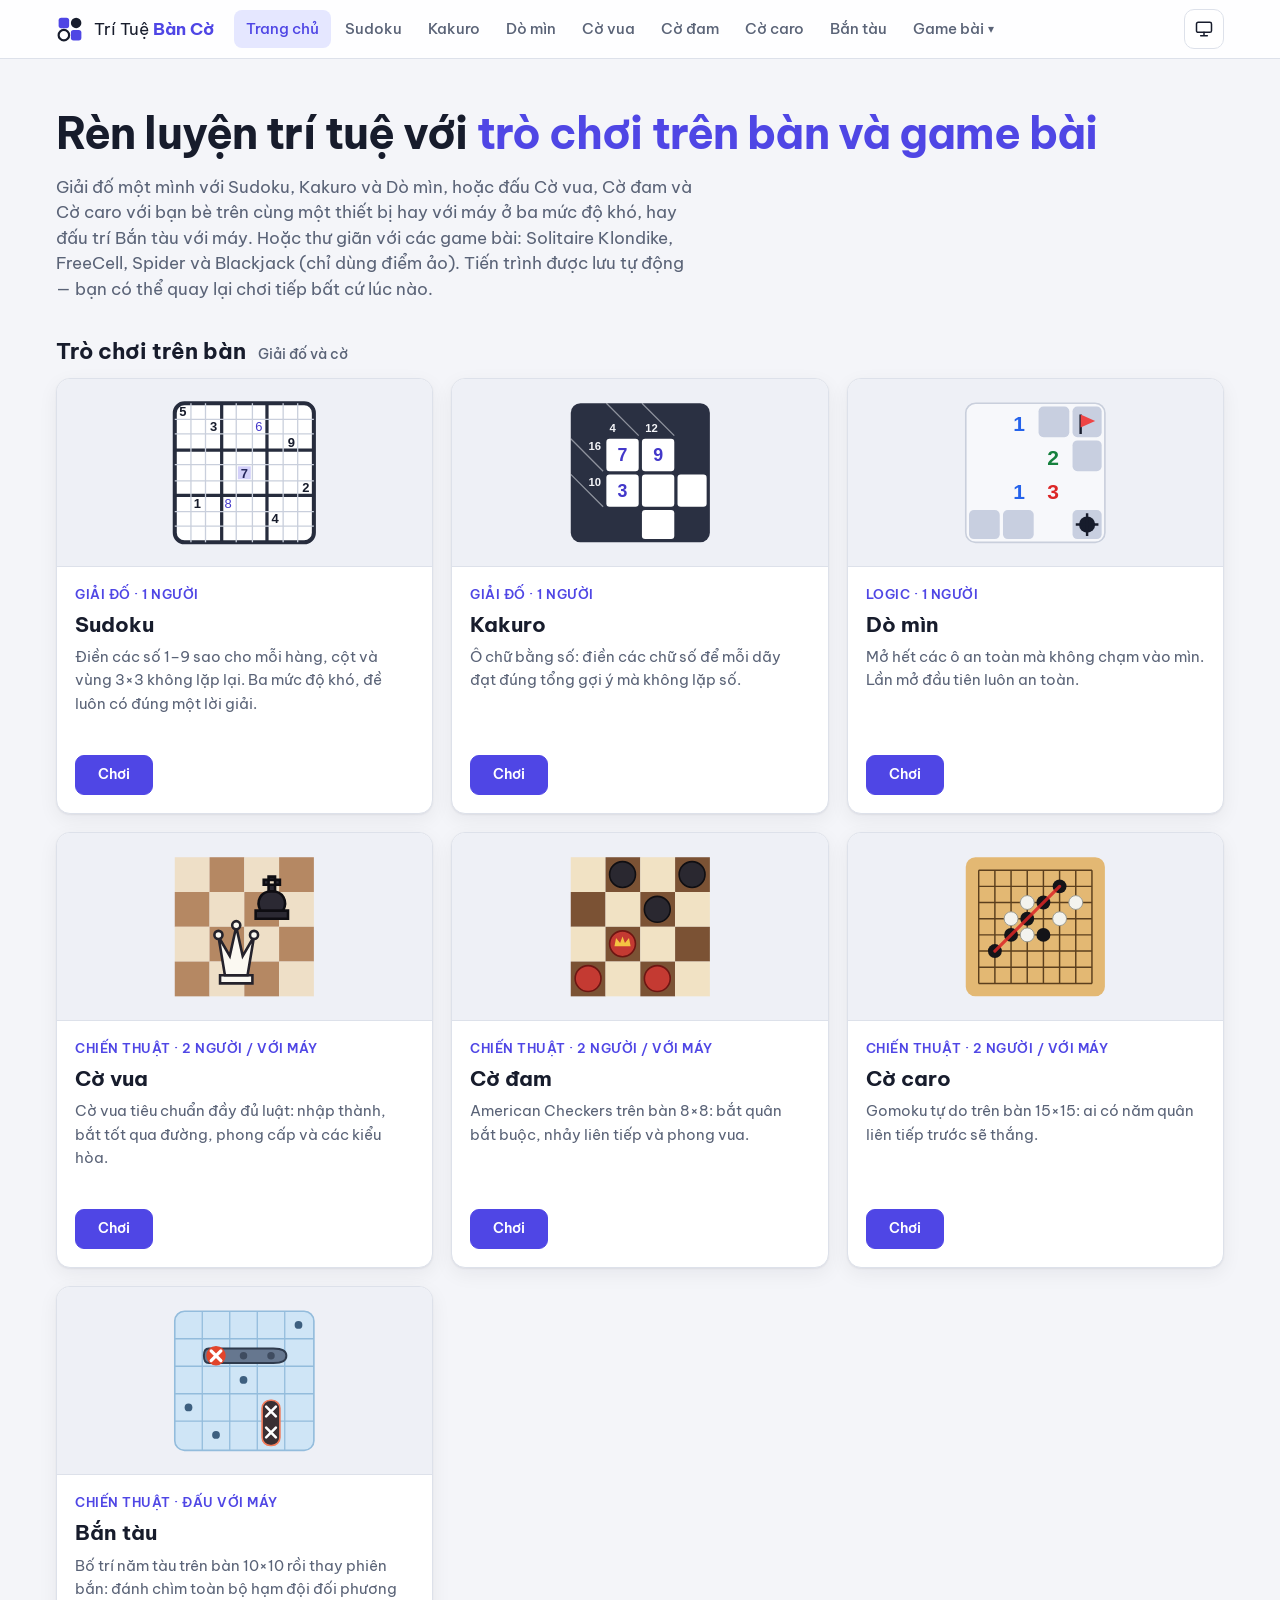
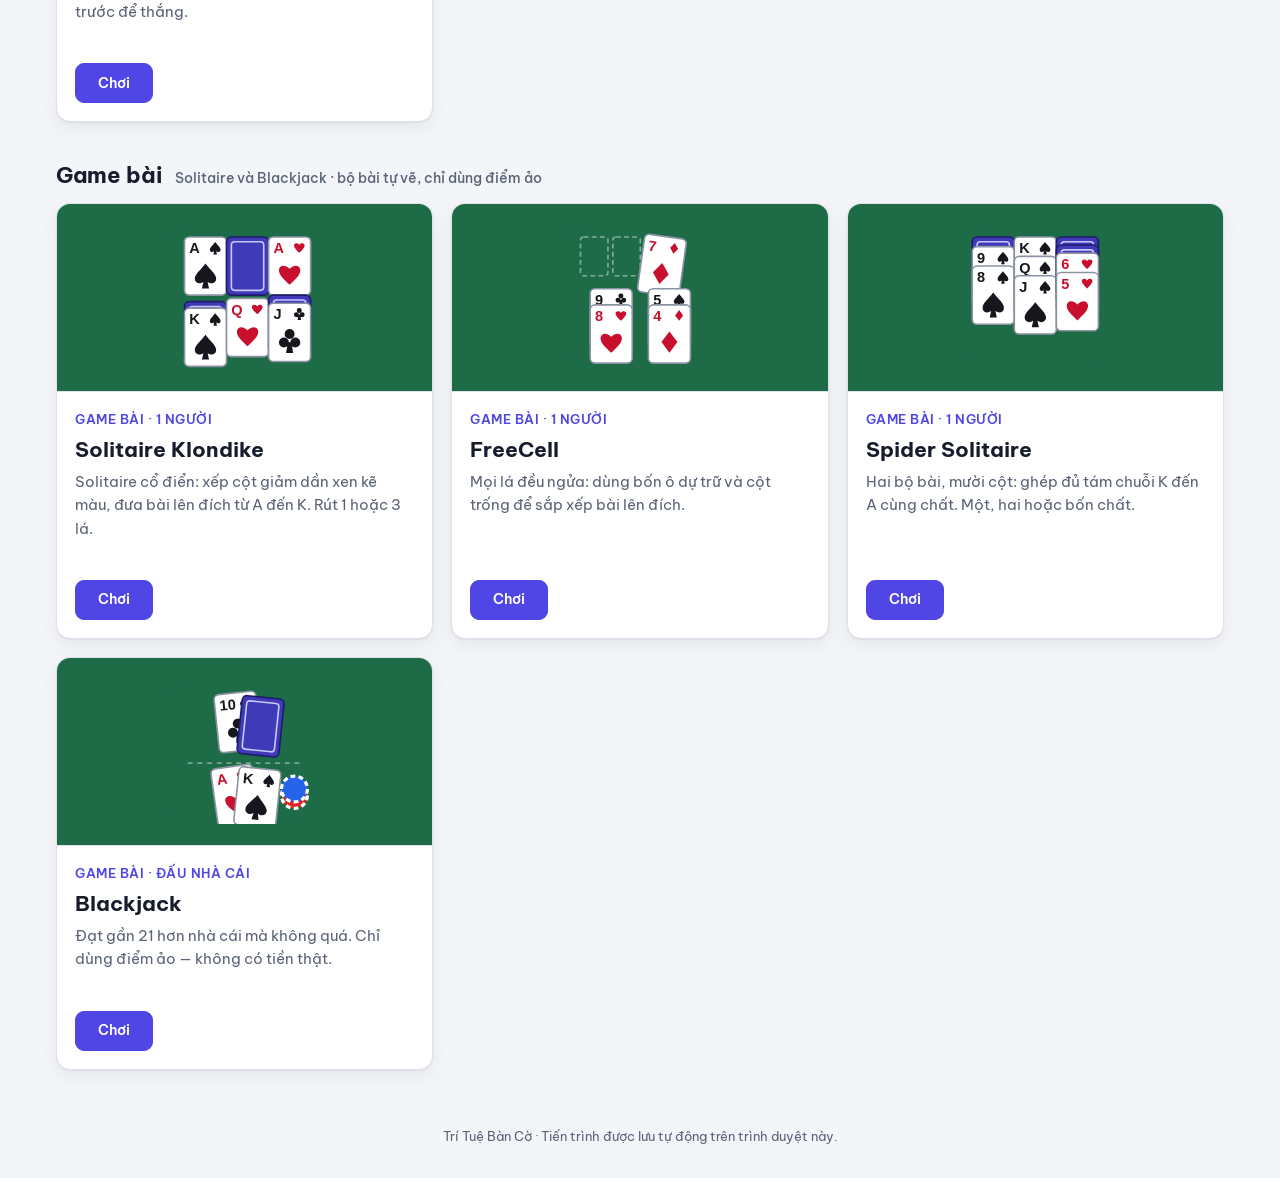
==== index.html @ fc8517c5 "Trí Tuệ Bàn Cờ: bộ trò chơi trí tuệ chạy trên trình duyệt Sudoku, Kakuro, Cờ vua, Cờ đam, Cờ caro, D" ====
<!doctype html>
<html lang="vi">
<head>
  <meta charset="utf-8">
  <meta name="viewport" content="width=device-width, initial-scale=1, viewport-fit=cover">
  <title>Trí Tuệ Bàn Cờ</title>
  <meta name="description" content="Bộ sưu tập trò chơi trí tuệ trên bàn: Sudoku, Kakuro, Dò mìn, Cờ vua, Cờ đam, Cờ caro, Bắn tàu và các game bài Solitaire Klondike, FreeCell, Spider, Blackjack.">
  <link rel="preconnect" href="https://fonts.googleapis.com">
  <link rel="preconnect" href="https://fonts.gstatic.com" crossorigin>
  <link rel="stylesheet" href="https://fonts.googleapis.com/css2?family=Be+Vietnam+Pro:wght@400;500;600;700&display=swap">
  <link rel="icon" href="data:image/svg+xml,%3Csvg xmlns=%27http://www.w3.org/2000/svg%27 viewBox=%270 0 32 32%27%3E%3Crect x=%273%27 y=%273%27 width=%2712%27 height=%2712%27 rx=%273%27 fill=%27%234f46e5%27/%3E%3Crect x=%2717%27 y=%2717%27 width=%2712%27 height=%2712%27 rx=%273%27 fill=%27%234f46e5%27/%3E%3Ccircle cx=%2723%27 cy=%279%27 r=%276%27 fill=%27%23171c2c%27/%3E%3Ccircle cx=%279%27 cy=%2723%27 r=%275%27 fill=%27none%27 stroke=%27%23171c2c%27 stroke-width=%272.5%27/%3E%3C/svg%3E">
  <link rel="stylesheet" href="css/style.css">
  <script type="module" src="js/home.js"></script>
</head>
<body>
  <header id="site-header" class="site-header">
    <nav class="nav-inner" aria-label="Trò chơi">
      <a class="brand" href="index.html">Trí Tuệ <b>Bàn Cờ</b></a>
      <ul class="nav-links static-nav">
        <li><a href="sudoku.html">Sudoku</a></li>
        <li><a href="kakuro.html">Kakuro</a></li>
        <li><a href="minesweeper.html">Dò mìn</a></li>
        <li><a href="chess.html">Cờ vua</a></li>
        <li><a href="checkers.html">Cờ đam</a></li>
        <li><a href="gomoku.html">Cờ caro</a></li>
        <li><a href="battleship.html">Bắn tàu</a></li>
        <li><a href="klondike.html">Solitaire Klondike</a></li>
        <li><a href="freecell.html">FreeCell</a></li>
        <li><a href="spider.html">Spider Solitaire</a></li>
        <li><a href="blackjack.html">Blackjack</a></li>
      </ul>
    </nav>
  </header>

  <main class="container">
    <section class="hero">
      <h1>Rèn luyện trí tuệ với <span>trò chơi trên bàn và game bài</span></h1>
      <p>Giải đố một mình với Sudoku, Kakuro và Dò mìn, hoặc đấu Cờ vua, Cờ đam và Cờ caro với bạn bè trên cùng một thiết bị hay với máy ở ba mức độ khó, hay đấu trí Bắn tàu với máy. Hoặc thư giãn với các game bài: Solitaire Klondike, FreeCell, Spider và Blackjack (chỉ dùng điểm ảo). Tiến trình được lưu tự động — bạn có thể quay lại chơi tiếp bất cứ lúc nào.</p>
    </section>

    <!-- Danh sách tĩnh: luôn có link kể cả khi JavaScript chưa chạy; js/home.js thay bằng thẻ có ảnh minh họa và tiến trình đã lưu. -->
    <div id="game-groups">
      <section aria-labelledby="group-board">
        <h2 class="group-title" id="group-board">Trò chơi trên bàn<small>Giải đố và cờ</small></h2>
        <div class="game-grid">
          <article class="game-card">
            <div class="body">
              <span class="tag">Giải đố · 1 người</span>
              <h2><a href="sudoku.html">Sudoku</a></h2>
              <p>Điền các số 1–9 sao cho mỗi hàng, cột và vùng 3×3 không lặp lại. Ba mức độ khó, đề luôn có đúng một lời giải.</p>
              <a class="btn btn-primary" href="sudoku.html">Chơi</a>
            </div>
          </article>
          <article class="game-card">
            <div class="body">
              <span class="tag">Giải đố · 1 người</span>
              <h2><a href="kakuro.html">Kakuro</a></h2>
              <p>Ô chữ bằng số: điền các chữ số để mỗi dãy đạt đúng tổng gợi ý mà không lặp số.</p>
              <a class="btn btn-primary" href="kakuro.html">Chơi</a>
            </div>
          </article>
          <article class="game-card">
            <div class="body">
              <span class="tag">Logic · 1 người</span>
              <h2><a href="minesweeper.html">Dò mìn</a></h2>
              <p>Mở hết các ô an toàn mà không chạm vào mìn. Lần mở đầu tiên luôn an toàn.</p>
              <a class="btn btn-primary" href="minesweeper.html">Chơi</a>
            </div>
          </article>
          <article class="game-card">
            <div class="body">
              <span class="tag">Chiến thuật · 2 người / với máy</span>
              <h2><a href="chess.html">Cờ vua</a></h2>
              <p>Cờ vua tiêu chuẩn đầy đủ luật: nhập thành, bắt tốt qua đường, phong cấp và các kiểu hòa.</p>
              <a class="btn btn-primary" href="chess.html">Chơi</a>
            </div>
          </article>
          <article class="game-card">
            <div class="body">
              <span class="tag">Chiến thuật · 2 người / với máy</span>
              <h2><a href="checkers.html">Cờ đam</a></h2>
              <p>American Checkers trên bàn 8×8: bắt quân bắt buộc, nhảy liên tiếp và phong vua.</p>
              <a class="btn btn-primary" href="checkers.html">Chơi</a>
            </div>
          </article>
          <article class="game-card">
            <div class="body">
              <span class="tag">Chiến thuật · 2 người / với máy</span>
              <h2><a href="gomoku.html">Cờ caro</a></h2>
              <p>Gomoku tự do trên bàn 15×15: ai có năm quân liên tiếp trước sẽ thắng.</p>
              <a class="btn btn-primary" href="gomoku.html">Chơi</a>
            </div>
          </article>
          <article class="game-card">
            <div class="body">
              <span class="tag">Chiến thuật · đấu với máy</span>
              <h2><a href="battleship.html">Bắn tàu</a></h2>
              <p>Bố trí năm tàu trên bàn 10×10 rồi thay phiên bắn: đánh chìm toàn bộ hạm đội đối phương trước để thắng.</p>
              <a class="btn btn-primary" href="battleship.html">Chơi</a>
            </div>
          </article>
        </div>
      </section>
      <section aria-labelledby="group-cards">
        <h2 class="group-title" id="group-cards">Game bài<small>Solitaire và Blackjack · bộ bài tự vẽ, chỉ dùng điểm ảo</small></h2>
        <div class="game-grid">
          <article class="game-card">
            <div class="body">
              <span class="tag">Game bài · 1 người</span>
              <h2><a href="klondike.html">Solitaire Klondike</a></h2>
              <p>Solitaire cổ điển: xếp cột giảm dần xen kẽ màu, đưa bài lên đích từ A đến K. Rút 1 hoặc 3 lá.</p>
              <a class="btn btn-primary" href="klondike.html">Chơi</a>
            </div>
          </article>
          <article class="game-card">
            <div class="body">
              <span class="tag">Game bài · 1 người</span>
              <h2><a href="freecell.html">FreeCell</a></h2>
              <p>Mọi lá đều ngửa: dùng bốn ô dự trữ và cột trống để sắp xếp bài lên đích.</p>
              <a class="btn btn-primary" href="freecell.html">Chơi</a>
            </div>
          </article>
          <article class="game-card">
            <div class="body">
              <span class="tag">Game bài · 1 người</span>
              <h2><a href="spider.html">Spider Solitaire</a></h2>
              <p>Hai bộ bài, mười cột: ghép đủ tám chuỗi K đến A cùng chất. Một, hai hoặc bốn chất.</p>
              <a class="btn btn-primary" href="spider.html">Chơi</a>
            </div>
          </article>
          <article class="game-card">
            <div class="body">
              <span class="tag">Game bài · đấu nhà cái</span>
              <h2><a href="blackjack.html">Blackjack</a></h2>
              <p>Đạt gần 21 hơn nhà cái mà không quá. Chỉ dùng điểm ảo — không có tiền thật.</p>
              <a class="btn btn-primary" href="blackjack.html">Chơi</a>
            </div>
          </article>
        </div>
      </section>
    </div>
  </main>

  <footer id="site-footer"></footer>
  <noscript><p class="noscript">Hãy bật JavaScript để chơi và xem tiến trình đã lưu.</p></noscript>
</body>
</html>
---- css/style.css ----
/* ==========================================================================
   Trí Tuệ Bàn Cờ — phong cách dùng chung
   ========================================================================== */

:root {
  color-scheme: light;
  --font: "Be Vietnam Pro", system-ui, -apple-system, "Segoe UI", Roboto, sans-serif;
  --radius: 14px;
  --radius-sm: 9px;
  --shadow: 0 1px 2px rgb(15 23 42 / 0.06), 0 6px 20px rgb(15 23 42 / 0.06);
  --shadow-lg: 0 20px 50px rgb(15 23 42 / 0.25);

  --bg: #f4f5f9;
  --surface: #ffffff;
  --surface-2: #eef0f6;
  --border: #dde1ea;
  --text: #171c2c;
  --text-muted: #5a6377;
  --accent: #4f46e5;
  --accent-strong: #4338ca;
  --accent-contrast: #ffffff;
  --accent-soft: #e5e7ff;
  --success: #15803d;
  --success-soft: #dcfce7;
  --danger: #dc2626;
  --danger-soft: #fee2e2;
  --warning: #b45309;
  --warning-soft: #fef3c7;

  /* Màu bàn chơi (đọc bởi p5.js) */
  --cell: #ffffff;
  --cell-alt: #f1f3f9;
  --cell-related: #eceffe;
  --cell-same: #d9ddfc;
  --cell-selected: #b9c0fb;
  --grid-line: #c9cfdc;
  --grid-strong: #262c3d;
  --given: #171c2c;
  --user-digit: #4338ca;
  --note: #6b7387;
  --error: #dc2626;
  --error-bg: #fde2e2;
  --hint: #0f766e;
  --block: #2a3042;
  --block-text: #f3f4f8;
  --mine-hidden: #c8cfe0;
  --mine-hidden-edge: #aeb7cc;
  --mine-open: #f7f8fb;

  /* Bàn bài (đọc bởi p5.js) */
  --felt: #1d6b47;
  --felt-line: rgba(255, 255, 255, 0.38);
  --card-face: #ffffff;
  --card-edge: #8b93a3;
  --card-red: #c8102e;
  --card-black: #15171c;
  --card-back: #3f3ab8;
  --card-back-2: #c7c9ff;
  --card-select: #f59e0b;
  --card-hint: #22d3ee;

  /* Bắn tàu (đọc bởi p5.js) */
  --sea: #cfe5f6;
  --sea-2: #c4dff3;
  --sea-line: #93bcdc;
  --sea-label: #45607a;
  --ship: #66778f;
  --ship-edge: #2f3b4d;
  --ship-deck: #3f4c60;
  --hit: #e2452b;
  --hit-mark: #ffffff;
  --miss: #3d5f7f;
  --sunk: #3a2f33;
  --sunk-edge: #f07a5a;
  --aim: #b45309;
  --preview-ok: #15803d;
  --preview-bad: #dc2626;
}

@media (prefers-color-scheme: dark) {
  :root:not([data-theme="light"]) {
    color-scheme: dark;
    --shadow: 0 1px 2px rgb(0 0 0 / 0.4), 0 6px 20px rgb(0 0 0 / 0.25);
    --bg: #0f1219;
    --surface: #181c27;
    --surface-2: #222736;
    --border: #2e3446;
    --text: #e8eaf2;
    --text-muted: #9aa2b8;
    --accent: #818cf8;
    --accent-strong: #a5b4fc;
    --accent-contrast: #0f1219;
    --accent-soft: #272c52;
    --success: #4ade80;
    --success-soft: #133222;
    --danger: #f87171;
    --danger-soft: #3b1a1d;
    --warning: #fbbf24;
    --warning-soft: #3a2c0f;
    --cell: #1c2130;
    --cell-alt: #222839;
    --cell-related: #252c47;
    --cell-same: #303a6b;
    --cell-selected: #3f4a91;
    --grid-line: #3a4157;
    --grid-strong: #b7bdd0;
    --given: #eef0f7;
    --user-digit: #a5b4fc;
    --note: #9aa2b8;
    --error: #f87171;
    --error-bg: #4a1f24;
    --hint: #5eead4;
    --block: #0b0e15;
    --block-text: #d7dbe8;
    --mine-hidden: #3a4259;
    --mine-hidden-edge: #2c3346;
    --mine-open: #1d2231;
    --felt: #123d2b;
    --felt-line: rgba(255, 255, 255, 0.28);
    --card-face: #f1efe9;
    --card-edge: #0b0d12;
    --card-red: #c0142f;
    --card-black: #121317;
    --card-back: #36318f;
    --card-back-2: #a5a8f0;
    --card-select: #fbbf24;
    --card-hint: #22d3ee;
    --sea: #0f2c47;
    --sea-2: #12314f;
    --sea-line: #275178;
    --sea-label: #9ab4cc;
    --ship: #8597b0;
    --ship-edge: #d5dfec;
    --ship-deck: #4b5a70;
    --hit: #ef5a3c;
    --hit-mark: #ffffff;
    --miss: #c6dcf0;
    --sunk: #2a1d22;
    --sunk-edge: #ff8a68;
    --aim: #fbbf24;
    --preview-ok: #4ade80;
    --preview-bad: #f87171;
  }
}

:root[data-theme="dark"] {
  color-scheme: dark;
  --shadow: 0 1px 2px rgb(0 0 0 / 0.4), 0 6px 20px rgb(0 0 0 / 0.25);
  --bg: #0f1219;
  --surface: #181c27;
  --surface-2: #222736;
  --border: #2e3446;
  --text: #e8eaf2;
  --text-muted: #9aa2b8;
  --accent: #818cf8;
  --accent-strong: #a5b4fc;
  --accent-contrast: #0f1219;
  --accent-soft: #272c52;
  --success: #4ade80;
  --success-soft: #133222;
  --danger: #f87171;
  --danger-soft: #3b1a1d;
  --warning: #fbbf24;
  --warning-soft: #3a2c0f;
  --cell: #1c2130;
  --cell-alt: #222839;
  --cell-related: #252c47;
  --cell-same: #303a6b;
  --cell-selected: #3f4a91;
  --grid-line: #3a4157;
  --grid-strong: #b7bdd0;
  --given: #eef0f7;
  --user-digit: #a5b4fc;
  --note: #9aa2b8;
  --error: #f87171;
  --error-bg: #4a1f24;
  --hint: #5eead4;
  --block: #0b0e15;
  --block-text: #d7dbe8;
  --mine-hidden: #3a4259;
  --mine-hidden-edge: #2c3346;
  --mine-open: #1d2231;
  --felt: #123d2b;
  --felt-line: rgba(255, 255, 255, 0.28);
  --card-face: #f1efe9;
  --card-edge: #0b0d12;
  --card-red: #c0142f;
  --card-black: #121317;
  --card-back: #36318f;
  --card-back-2: #a5a8f0;
  --card-select: #fbbf24;
  --card-hint: #22d3ee;
  --sea: #0f2c47;
  --sea-2: #12314f;
  --sea-line: #275178;
  --sea-label: #9ab4cc;
  --ship: #8597b0;
  --ship-edge: #d5dfec;
  --ship-deck: #4b5a70;
  --hit: #ef5a3c;
  --hit-mark: #ffffff;
  --miss: #c6dcf0;
  --sunk: #2a1d22;
  --sunk-edge: #ff8a68;
  --aim: #fbbf24;
  --preview-ok: #4ade80;
  --preview-bad: #f87171;
}

*,
*::before,
*::after { box-sizing: border-box; }

html { -webkit-text-size-adjust: 100%; }
[hidden] { display: none !important; }

body {
  margin: 0;
  min-height: 100vh;
  display: flex;
  flex-direction: column;
  font-family: var(--font);
  font-size: 15px;
  line-height: 1.55;
  color: var(--text);
  background: var(--bg);
}

a { color: var(--accent); }
h1, h2, h3 { line-height: 1.2; margin: 0; }
button { font: inherit; }
:focus-visible { outline: 2px solid var(--accent); outline-offset: 2px; }

/* ---------- Thanh điều hướng ---------- */

.site-header {
  position: sticky;
  top: 0;
  z-index: 20;
  background: color-mix(in srgb, var(--surface) 88%, transparent);
  backdrop-filter: blur(10px);
  border-bottom: 1px solid var(--border);
  min-height: 58px;
}

.nav-inner {
  max-width: 1200px;
  margin: 0 auto;
  padding: 0 16px;
  height: 58px;
  display: flex;
  align-items: center;
  gap: 20px;
}

.brand {
  display: flex;
  align-items: center;
  gap: 10px;
  text-decoration: none;
  color: var(--text);
  font-size: 17px;
  white-space: nowrap;
}
.brand b { color: var(--accent); }
.brand-mark svg { width: 28px; height: 28px; display: block; }
.brand-mark rect { fill: var(--accent); }
.brand-mark circle { fill: var(--text); }
.brand-mark circle.hollow { fill: none; stroke: var(--text); stroke-width: 2.5; }

.nav-links {
  list-style: none;
  display: flex;
  gap: 2px;
  margin: 0;
  padding: 0;
  flex: 1;
}
.nav-links a {
  display: block;
  padding: 7px 12px;
  border-radius: 8px;
  color: var(--text-muted);
  text-decoration: none;
  font-weight: 500;
  white-space: nowrap;
}
.nav-links a:hover { color: var(--text); background: var(--surface-2); }
.nav-links a.active { color: var(--accent); background: var(--accent-soft); }

.nav-actions { display: flex; gap: 6px; margin-left: auto; }

.icon-btn {
  width: 40px;
  height: 40px;
  display: grid;
  place-items: center;
  border: 1px solid var(--border);
  border-radius: 10px;
  background: var(--surface);
  color: var(--text);
  cursor: pointer;
}
.icon-btn svg { width: 20px; height: 20px; fill: none; stroke: currentColor; stroke-width: 1.8; stroke-linecap: round; stroke-linejoin: round; }
.menu-btn { display: none; }

@media (max-width: 900px) {
  .menu-btn { display: grid; }
  .nav-links {
    display: none;
    position: absolute;
    top: 58px;
    left: 0;
    right: 0;
    flex-direction: column;
    padding: 8px 12px 14px;
    background: var(--surface);
    border-bottom: 1px solid var(--border);
    box-shadow: var(--shadow);
  }
  .nav-open .nav-links { display: flex; }
  .nav-links a { padding: 11px 12px; }
}

/* ---------- Bố cục chung ---------- */

main { flex: 1; width: 100%; }

.container { max-width: 1200px; margin: 0 auto; padding: 0 16px; }

.site-footer {
  text-align: center;
  color: var(--text-muted);
  font-size: 13px;
  padding: 24px 16px 32px;
}

/* ---------- Nút ---------- */

.btn {
  display: inline-flex;
  align-items: center;
  justify-content: center;
  gap: 6px;
  min-height: 40px;
  padding: 8px 14px;
  border-radius: var(--radius-sm);
  border: 1px solid var(--border);
  background: var(--surface);
  color: var(--text);
  font-weight: 600;
  font-size: 14px;
  cursor: pointer;
  text-decoration: none;
  user-select: none;
  transition: background 0.15s, border-color 0.15s, transform 0.05s;
}
.btn:hover { background: var(--surface-2); }
.btn:active { transform: translateY(1px); }
.btn:disabled { opacity: 0.45; cursor: not-allowed; transform: none; }
.btn-primary { background: var(--accent); border-color: var(--accent); color: var(--accent-contrast); }
.btn-primary:hover { background: var(--accent-strong); border-color: var(--accent-strong); }
.btn-danger { background: var(--danger); border-color: var(--danger); color: #fff; }
.btn-danger:hover { filter: brightness(0.95); background: var(--danger); }
.btn-ghost { background: transparent; }
.btn.is-on { background: var(--accent-soft); border-color: var(--accent); color: var(--accent); }
.btn svg { width: 18px; height: 18px; fill: none; stroke: currentColor; stroke-width: 2; stroke-linecap: round; stroke-linejoin: round; }

.btn-row { display: flex; flex-wrap: wrap; gap: 8px; }
.btn-row .btn { flex: 1 1 auto; }

.segmented {
  display: flex;
  padding: 3px;
  background: var(--surface-2);
  border-radius: 11px;
  gap: 3px;
}
.segmented button {
  flex: 1;
  border: 0;
  background: transparent;
  color: var(--text-muted);
  font-weight: 600;
  font-size: 13.5px;
  padding: 8px 6px;
  border-radius: 8px;
  cursor: pointer;
  min-height: 36px;
}
.segmented button[aria-pressed="true"] { background: var(--surface); color: var(--text); box-shadow: var(--shadow); }

/* ---------- Trang chủ ---------- */

.hero { padding: 48px 0 28px; }
.hero h1 { font-size: clamp(28px, 5vw, 44px); letter-spacing: -0.02em; }
.hero h1 span { color: var(--accent); }
.hero p { color: var(--text-muted); max-width: 640px; font-size: 16.5px; margin: 14px 0 0; }

.game-grid {
  display: grid;
  grid-template-columns: repeat(auto-fill, minmax(290px, 1fr));
  gap: 18px;
  padding-bottom: 32px;
}

.game-card {
  display: flex;
  flex-direction: column;
  background: var(--surface);
  border: 1px solid var(--border);
  border-radius: var(--radius);
  overflow: hidden;
  box-shadow: var(--shadow);
}
.game-card .thumb {
  aspect-ratio: 16 / 8;
  background: var(--surface-2);
  display: grid;
  place-items: center;
  border-bottom: 1px solid var(--border);
}
.game-card .thumb svg { width: 46%; height: 78%; }
.game-card .body { padding: 18px; display: flex; flex-direction: column; gap: 8px; flex: 1; }
.game-card .tag { font-size: 12.5px; font-weight: 600; color: var(--accent); text-transform: uppercase; letter-spacing: 0.04em; }
.game-card h2 { font-size: 21px; }
.game-card p { margin: 0; color: var(--text-muted); flex: 1; }
.game-card .meta { font-size: 13px; color: var(--text-muted); min-height: 1.4em; }
.game-card .meta.has-save { color: var(--success); font-weight: 600; }
.game-card .btn { align-self: flex-start; margin-top: 6px; padding-inline: 22px; }

/* ---------- Trang trò chơi ---------- */

.game-page { padding-top: 18px; padding-bottom: 8px; }

.game-title {
  display: flex;
  align-items: baseline;
  flex-wrap: wrap;
  gap: 4px 14px;
  margin-bottom: 14px;
}
.game-title h1 { font-size: 26px; letter-spacing: -0.01em; }
.game-title .subtitle { color: var(--text-muted); font-size: 14px; }

.game-layout {
  display: grid;
  grid-template-columns: minmax(0, 1fr) 340px;
  gap: 20px;
  align-items: start;
}

@media (max-width: 900px) {
  .game-layout { grid-template-columns: minmax(0, 1fr); }
}

.board-area { min-width: 0; display: flex; flex-direction: column; gap: 12px; }
.board-area > .segmented { width: 100%; max-width: 380px; align-self: center; }

.board-wrap {
  width: 100%;
  min-width: 0;
  display: flex;
  justify-content: safe center;
  overflow-x: auto;
}
.board-canvas {
  display: block;
  touch-action: manipulation;
  user-select: none;
  -webkit-user-select: none;
  -webkit-touch-callout: none;
  -webkit-tap-highlight-color: transparent;
  border-radius: 10px;
}

.status-bar {
  display: flex;
  flex-wrap: wrap;
  gap: 8px;
  align-items: center;
  justify-content: center;
}

.chip {
  display: inline-flex;
  align-items: center;
  gap: 7px;
  padding: 6px 12px;
  border-radius: 999px;
  background: var(--surface);
  border: 1px solid var(--border);
  font-weight: 600;
  font-size: 14px;
  font-variant-numeric: tabular-nums;
  white-space: nowrap;
}
.chip .label { color: var(--text-muted); font-weight: 500; }
.chip.ok { background: var(--success-soft); color: var(--success); border-color: transparent; }
.chip.bad { background: var(--danger-soft); color: var(--danger); border-color: transparent; }
.chip.warn { background: var(--warning-soft); color: var(--warning); border-color: transparent; }

.panel { display: flex; flex-direction: column; gap: 14px; min-width: 0; }

.card {
  background: var(--surface);
  border: 1px solid var(--border);
  border-radius: var(--radius);
  padding: 16px;
  box-shadow: var(--shadow);
}
.card h2 { font-size: 13px; text-transform: uppercase; letter-spacing: 0.06em; color: var(--text-muted); margin-bottom: 12px; }
.card > * + * { margin-top: 10px; }
.card > h2 + * { margin-top: 0; }

/* Lượt chơi */
.turn {
  display: flex;
  align-items: center;
  gap: 12px;
  padding: 12px 14px;
  border-radius: 12px;
  background: var(--surface-2);
  font-weight: 700;
  font-size: 16px;
}
.turn .stone {
  width: 26px;
  height: 26px;
  border-radius: 50%;
  flex: none;
  border: 2px solid var(--grid-strong);
}
.turn .stone.black { background: #15171d; }
.turn .stone.white { background: #f8f8f4; }
.turn .stone.red { background: #c2302f; border-color: #7f1d1d; }
.turn .turn-sub { display: block; font-weight: 500; font-size: 13px; color: var(--text-muted); }
.turn.alert { background: var(--danger-soft); color: var(--danger); }
.turn.over { background: var(--accent-soft); color: var(--accent); }

/* Lịch sử nước đi */
.history {
  max-height: 240px;
  overflow-y: auto;
  margin: 0;
  padding: 0;
  list-style: none;
  font-variant-numeric: tabular-nums;
  font-size: 14px;
  border-radius: 10px;
  background: var(--surface-2);
}
.history li {
  display: grid;
  grid-template-columns: 38px 1fr 1fr;
  gap: 6px;
  padding: 5px 10px;
}
.history li:nth-child(even) { background: color-mix(in srgb, var(--surface) 55%, transparent); }
.history .no { color: var(--text-muted); }
.history .last { color: var(--accent); font-weight: 700; }
.history li.history-empty { display: block; color: var(--text-muted); font-size: 14px; padding: 8px 10px; }

/* Quân bị bắt */
.captured { display: flex; flex-direction: column; gap: 6px; }
.captured-row {
  display: flex;
  align-items: center;
  gap: 8px;
  min-height: 30px;
  font-size: 22px;
  line-height: 1;
}
.captured-row .label { font-size: 13px; color: var(--text-muted); width: 72px; flex: none; }
.captured-row .adv { font-size: 13px; color: var(--text-muted); font-weight: 600; }

/* Bàn phím số */
.numpad {
  display: grid;
  grid-template-columns: repeat(5, 1fr);
  gap: 6px;
}
.numpad button {
  min-height: 48px;
  border-radius: 10px;
  border: 1px solid var(--border);
  background: var(--surface);
  color: var(--text);
  font-size: 21px;
  font-weight: 600;
  cursor: pointer;
  position: relative;
  font-variant-numeric: tabular-nums;
}
.numpad button:hover { background: var(--surface-2); }
.numpad button:disabled { opacity: 0.35; cursor: default; }
.numpad button .count {
  position: absolute;
  right: 5px;
  bottom: 2px;
  font-size: 10px;
  color: var(--text-muted);
  font-weight: 500;
}
.numpad button.wide { grid-column: span 2; font-size: 14px; }
.numpad button svg { width: 20px; height: 20px; fill: none; stroke: currentColor; stroke-width: 2; stroke-linecap: round; stroke-linejoin: round; vertical-align: middle; }

.tools {
  display: grid;
  grid-template-columns: repeat(4, 1fr);
  gap: 6px;
}
.tools .btn { flex-direction: column; gap: 2px; font-size: 12px; padding: 8px 4px; min-height: 56px; }

/* Luật chơi */
.rules summary {
  cursor: pointer;
  font-weight: 700;
  list-style: none;
  display: flex;
  align-items: center;
  justify-content: space-between;
}
.rules summary::-webkit-details-marker { display: none; }
.rules summary::after { content: "+"; font-size: 20px; color: var(--text-muted); }
.rules[open] summary::after { content: "−"; }
.rules ul, .rules ol { padding-left: 20px; margin: 10px 0 0; }
.rules li { margin: 4px 0; }
.rules p { margin: 10px 0 0; }
.rules .note { color: var(--text-muted); font-size: 13.5px; }

.field { display: flex; flex-direction: column; gap: 6px; }
.field > span { font-size: 13px; color: var(--text-muted); font-weight: 600; }
.select {
  min-height: 40px;
  padding: 8px 10px;
  border-radius: var(--radius-sm);
  border: 1px solid var(--border);
  background: var(--surface);
  color: var(--text);
  font: inherit;
}

.check {
  display: flex;
  align-items: center;
  gap: 8px;
  font-size: 14px;
  cursor: pointer;
}
.check input { width: 18px; height: 18px; accent-color: var(--accent); }

.muted { color: var(--text-muted); font-size: 13.5px; }

/* ---------- Hộp thoại ---------- */

.modal {
  border: 0;
  border-radius: 18px;
  padding: 24px;
  width: min(420px, calc(100vw - 32px));
  background: var(--surface);
  color: var(--text);
  box-shadow: var(--shadow-lg);
}
.modal::backdrop { background: rgb(10 12 20 / 0.55); backdrop-filter: blur(2px); }
.modal-title { font-size: 21px; margin-bottom: 8px; }
.modal-message { color: var(--text-muted); margin: 0 0 4px; white-space: pre-line; }
.modal-actions { display: flex; justify-content: flex-end; gap: 8px; margin-top: 20px; flex-wrap: wrap; }
.modal-win .modal-title { color: var(--success); }
.modal-lose .modal-title { color: var(--danger); }
.modal-draw .modal-title { color: var(--warning); }

.promo-choices { display: grid; grid-template-columns: repeat(4, 1fr); gap: 8px; margin-top: 12px; }
.promo-choices button {
  aspect-ratio: 1;
  font-size: 44px;
  line-height: 1;
  border-radius: 12px;
  border: 1px solid var(--border);
  background: var(--surface-2);
  color: var(--text);
  cursor: pointer;
  display: flex;
  flex-direction: column;
  align-items: center;
  justify-content: center;
}
.promo-choices button small { font-size: 11px; color: var(--text-muted); margin-top: 2px; }

/* ---------- Thông báo ngắn ---------- */

.toast-host {
  position: fixed;
  left: 50%;
  bottom: 20px;
  transform: translateX(-50%);
  display: flex;
  flex-direction: column;
  gap: 8px;
  z-index: 50;
  pointer-events: none;
  width: max-content;
  max-width: calc(100vw - 32px);
}
.toast {
  padding: 10px 16px;
  border-radius: 12px;
  background: var(--text);
  color: var(--bg);
  font-weight: 600;
  font-size: 14px;
  box-shadow: var(--shadow-lg);
  opacity: 0;
  transform: translateY(8px);
  transition: opacity 0.2s, transform 0.2s;
  text-align: center;
}
.toast.show { opacity: 1; transform: none; }
.toast-ok { background: var(--success); color: #fff; }
.toast-bad { background: var(--danger); color: #fff; }

.noscript {
  margin: 24px auto;
  max-width: 560px;
  padding: 16px;
  border-radius: 12px;
  background: var(--warning-soft);
  color: var(--warning);
}

/* ---------- Chế độ chơi với máy ---------- */

.ai-options { display: flex; flex-direction: column; gap: 10px; }
.ai-options[hidden] { display: none; }
.turn .thinking {
  display: inline-flex;
  gap: 3px;
  margin-left: 6px;
  vertical-align: middle;
}
.turn .thinking i {
  width: 5px;
  height: 5px;
  border-radius: 50%;
  background: currentColor;
  animation: think 1s infinite ease-in-out;
}
.turn .thinking i:nth-child(2) { animation-delay: 0.15s; }
.turn .thinking i:nth-child(3) { animation-delay: 0.3s; }
@keyframes think { 0%, 80%, 100% { opacity: 0.25; } 40% { opacity: 1; } }
@media (prefers-reduced-motion: reduce) { .turn .thinking i { animation: none; opacity: 0.7; } }

/* ---------- Game bài ---------- */

.card-toolbar {
  display: flex;
  flex-wrap: wrap;
  gap: 8px;
  justify-content: center;
}
.card-toolbar .btn { min-width: 0; padding-inline: 12px; }
.card-canvas { touch-action: none; }
.cards-page .status-bar .chip { padding: 4px 10px; font-size: 13.5px; }

@media (max-width: 600px) {
  .cards-page.container { padding-inline: 6px; }
  .cards-page .game-title { padding-inline: 8px; margin-bottom: 8px; }
  .cards-page .game-title .subtitle { display: none; }
  .cards-page .board-area { gap: 8px; }
  .card-toolbar .btn { flex: 1 1 0; min-height: 38px; padding: 6px 8px; font-size: 13px; }
  .cards-page .status-bar { gap: 5px; }
  .cards-page .status-bar .chip { padding: 2px 8px; font-size: 12.5px; gap: 4px; }
}

/* Blackjack */
.bj-controls { display: flex; flex-direction: column; gap: 10px; align-items: center; }
.bj-row { display: flex; flex-wrap: wrap; gap: 8px; justify-content: center; }
.chip-btn {
  width: 54px;
  height: 54px;
  border-radius: 50%;
  border: 3px dashed rgb(255 255 255 / 0.75);
  color: #fff;
  font-weight: 700;
  font-size: 14px;
  cursor: pointer;
  box-shadow: 0 2px 6px rgb(0 0 0 / 0.25);
  font-variant-numeric: tabular-nums;
}
.chip-btn:disabled { opacity: 0.35; cursor: not-allowed; }
.chip-btn[data-value="10"] { background: #2563eb; }
.chip-btn[data-value="50"] { background: #dc2626; }
.chip-btn[data-value="100"] { background: #15803d; }
.chip-btn[data-value="500"] { background: #7c3aed; }
.bj-message { text-align: center; font-weight: 600; min-height: 1.5em; margin: 0; }
.bj-message.ok { color: var(--success); }
.bj-message.bad { color: var(--danger); }
.stat-grid { display: grid; grid-template-columns: 1fr 1fr; gap: 6px 14px; font-size: 14px; }
.stat-grid span:nth-child(odd) { color: var(--text-muted); }
.stat-grid span:nth-child(even) { text-align: right; font-weight: 600; font-variant-numeric: tabular-nums; }

/* Trang chủ: nhóm trò chơi */
.group-title { font-size: 22px; margin: 8px 0 14px; display: flex; align-items: baseline; gap: 12px; }
.group-title small { font-size: 14px; font-weight: 500; color: var(--text-muted); }
.game-card .thumb.felt { background: var(--felt); }

/* Thanh điều hướng: nhóm thả xuống */
.nav-group { position: relative; }
.nav-group-btn {
  display: flex;
  align-items: center;
  gap: 4px;
  padding: 7px 12px;
  border-radius: 8px;
  border: 0;
  background: transparent;
  color: var(--text-muted);
  font-weight: 500;
  cursor: pointer;
  white-space: nowrap;
}
.nav-group-btn::after { content: "▾"; font-size: 12px; }
.nav-group-btn:hover { color: var(--text); background: var(--surface-2); }
.nav-group-btn.active { color: var(--accent); background: var(--accent-soft); }
.nav-sub {
  display: none;
  list-style: none;
  margin: 0;
  padding: 6px;
  position: absolute;
  top: calc(100% + 6px);
  left: 0;
  min-width: 200px;
  background: var(--surface);
  border: 1px solid var(--border);
  border-radius: 12px;
  box-shadow: var(--shadow);
  z-index: 30;
}
.nav-group.open .nav-sub { display: block; }

@media (max-width: 900px) {
  .nav-group-btn { display: none; }
  .nav-sub { display: block; position: static; border: 0; box-shadow: none; padding: 0; min-width: 0; background: transparent; }
  .nav-sub::before {
    content: attr(data-label);
    display: block;
    padding: 10px 12px 4px;
    font-size: 12px;
    font-weight: 700;
    text-transform: uppercase;
    letter-spacing: 0.06em;
    color: var(--text-muted);
  }
}
@media (min-width: 901px) and (max-width: 1100px) {
  .nav-inner { gap: 12px; }
  .nav-links a, .nav-group-btn { padding-inline: 6px; font-size: 14.5px; }
}

/* Danh sách tĩnh trong index.html (hiện khi JavaScript chưa chạy) */
.static-nav { overflow-x: auto; }
.game-card h2 a { color: inherit; text-decoration: none; }

/* ---------- Bắn tàu ---------- */

.bs-boards {
  display: grid;
  grid-template-columns: repeat(auto-fit, minmax(min(100%, 280px), 1fr));
  gap: 16px 18px;
  align-items: start;
}
.bs-board { min-width: 0; display: flex; flex-direction: column; gap: 8px; }
.bs-board-title {
  font-size: 16px;
  display: flex;
  align-items: center;
  justify-content: space-between;
  gap: 8px;
  flex-wrap: wrap;
}
.bs-board-title .chip { padding: 3px 10px; font-size: 13px; }
.bs-canvas { display: flex; justify-content: center; min-width: 0; }
.bs-canvas .sea-canvas { touch-action: manipulation; border-radius: 8px; }
.bs-canvas.placing .sea-canvas { touch-action: none; cursor: crosshair; }
#enemy-board .sea-canvas { cursor: crosshair; }

.bs-callout {
  margin: 0;
  min-height: 2.6em;
  padding: 8px 14px;
  border-radius: 12px;
  background: var(--surface);
  border: 1px solid var(--border);
  font-weight: 600;
  text-align: center;
  display: flex;
  align-items: center;
  justify-content: center;
}
.bs-callout.hit { background: var(--warning-soft); color: var(--warning); border-color: transparent; }
.bs-callout.sunk { background: var(--danger-soft); color: var(--danger); border-color: transparent; }
.bs-callout.miss { color: var(--text-muted); }

.bs-setup { display: flex; flex-direction: column; gap: 10px; }
.bs-setup-help { margin: 0; font-size: 14px; color: var(--text-muted); min-height: 2.8em; }
.bs-ships { display: grid; grid-template-columns: repeat(auto-fill, minmax(150px, 1fr)); gap: 6px; }
.bs-ship {
  display: grid;
  grid-template-columns: auto 1fr;
  grid-template-rows: auto auto;
  column-gap: 8px;
  align-items: center;
  text-align: left;
  padding: 7px 10px;
  border-radius: var(--radius-sm);
  border: 1px solid var(--border);
  background: var(--surface);
  color: var(--text);
  cursor: pointer;
}
.bs-ship .bs-pegs { grid-row: span 2; }
.bs-ship .name { font-weight: 600; font-size: 14px; }
.bs-ship .state { font-size: 12.5px; color: var(--text-muted); }
.bs-ship.placed .state { color: var(--success); font-weight: 600; }
.bs-ship[aria-pressed="true"] { border-color: var(--accent); background: var(--accent-soft); box-shadow: 0 0 0 2px var(--accent) inset; }
.bs-pegs { display: inline-flex; gap: 2px; }
.bs-pegs i { width: 8px; height: 12px; border-radius: 3px; background: var(--ship); border: 1px solid var(--ship-edge); }
.bs-setup-actions { display: grid; grid-template-columns: repeat(2, minmax(0, 1fr)); gap: 8px; }
.bs-setup-actions .btn { min-width: 0; }

.bs-legend {
  display: flex;
  flex-wrap: wrap;
  gap: 6px 16px;
  justify-content: center;
  font-size: 13px;
  color: var(--text-muted);
}
.bs-legend span { display: inline-flex; align-items: center; gap: 6px; }
.bs-legend svg { width: 20px; height: 20px; }
.bs-legend .lg-sea { fill: var(--sea); stroke: var(--sea-line); }
.bs-legend .lg-miss { fill: var(--miss); }
.bs-legend .lg-hit { fill: var(--hit); }
.bs-legend .lg-x { stroke: var(--hit-mark); stroke-width: 2.2; stroke-linecap: round; }
.bs-legend .lg-sunk { fill: var(--sunk); stroke: var(--sunk-edge); }
.bs-legend .lg-hatch { stroke: var(--sunk-edge); stroke-width: 1; opacity: 0.6; }
.bs-legend .lg-ship { fill: var(--ship); stroke: var(--ship-edge); }

.bs-turn-icon {
  width: 30px;
  height: 30px;
  flex: none;
  border-radius: 50%;
  display: grid;
  place-items: center;
  background: var(--surface-2);
}
.bs-turn-icon::before { font-size: 16px; line-height: 1; }
.bs-turn-icon.setup::before { content: "⚓"; }
.bs-turn-icon.player::before { content: "🎯"; }
.bs-turn-icon.bot::before { content: "⏳"; }
.bs-turn-icon.won::before { content: "🏆"; }
.bs-turn-icon.lost::before { content: "🌊"; }

.bs-fleet { list-style: none; margin: 0; padding: 0; display: flex; flex-direction: column; gap: 6px; }
.bs-fleet li { display: grid; grid-template-columns: 52px 1fr auto; align-items: center; gap: 8px; font-size: 14px; }
.bs-fleet .state { font-size: 12.5px; color: var(--text-muted); }
.bs-fleet li.sunk .name { text-decoration: line-through; color: var(--text-muted); }
.bs-fleet li.sunk .state { color: var(--danger); font-weight: 600; }
.bs-fleet li.sunk .bs-pegs i { background: var(--sunk); border-color: var(--sunk-edge); }

.bs-log {
  list-style: none;
  margin: 0;
  padding: 0;
  max-height: 260px;
  overflow-y: auto;
  font-size: 14px;
  border-radius: var(--radius-sm);
  background: var(--surface-2);
}
.bs-log li { display: flex; gap: 8px; padding: 5px 10px; }
.bs-log li + li { border-top: 1px solid color-mix(in srgb, var(--border) 70%, transparent); }
.bs-log .no { color: var(--text-muted); min-width: 2.2em; font-variant-numeric: tabular-nums; }
.bs-log li.bot { color: var(--text-muted); }
.bs-log li.hit { font-weight: 600; }
.bs-log li.player.hit { color: var(--warning); }
.bs-log li.sunk { font-weight: 700; color: var(--danger); }
.bs-log li.player.sunk { color: var(--success); }
.bs-log li.history-empty { color: var(--text-muted); }

@media (max-width: 600px) {
  .bs-page.container { padding-inline: 10px; }
  .bs-page .game-title .subtitle { display: none; }
  /* Xếp dọc: khi đang đánh, vùng biển đối phương (nơi bắn) lên trước. */
  .bs-boards.battle #enemy-wrap { order: -1; }
  .bs-ships { grid-template-columns: repeat(2, minmax(0, 1fr)); }
}
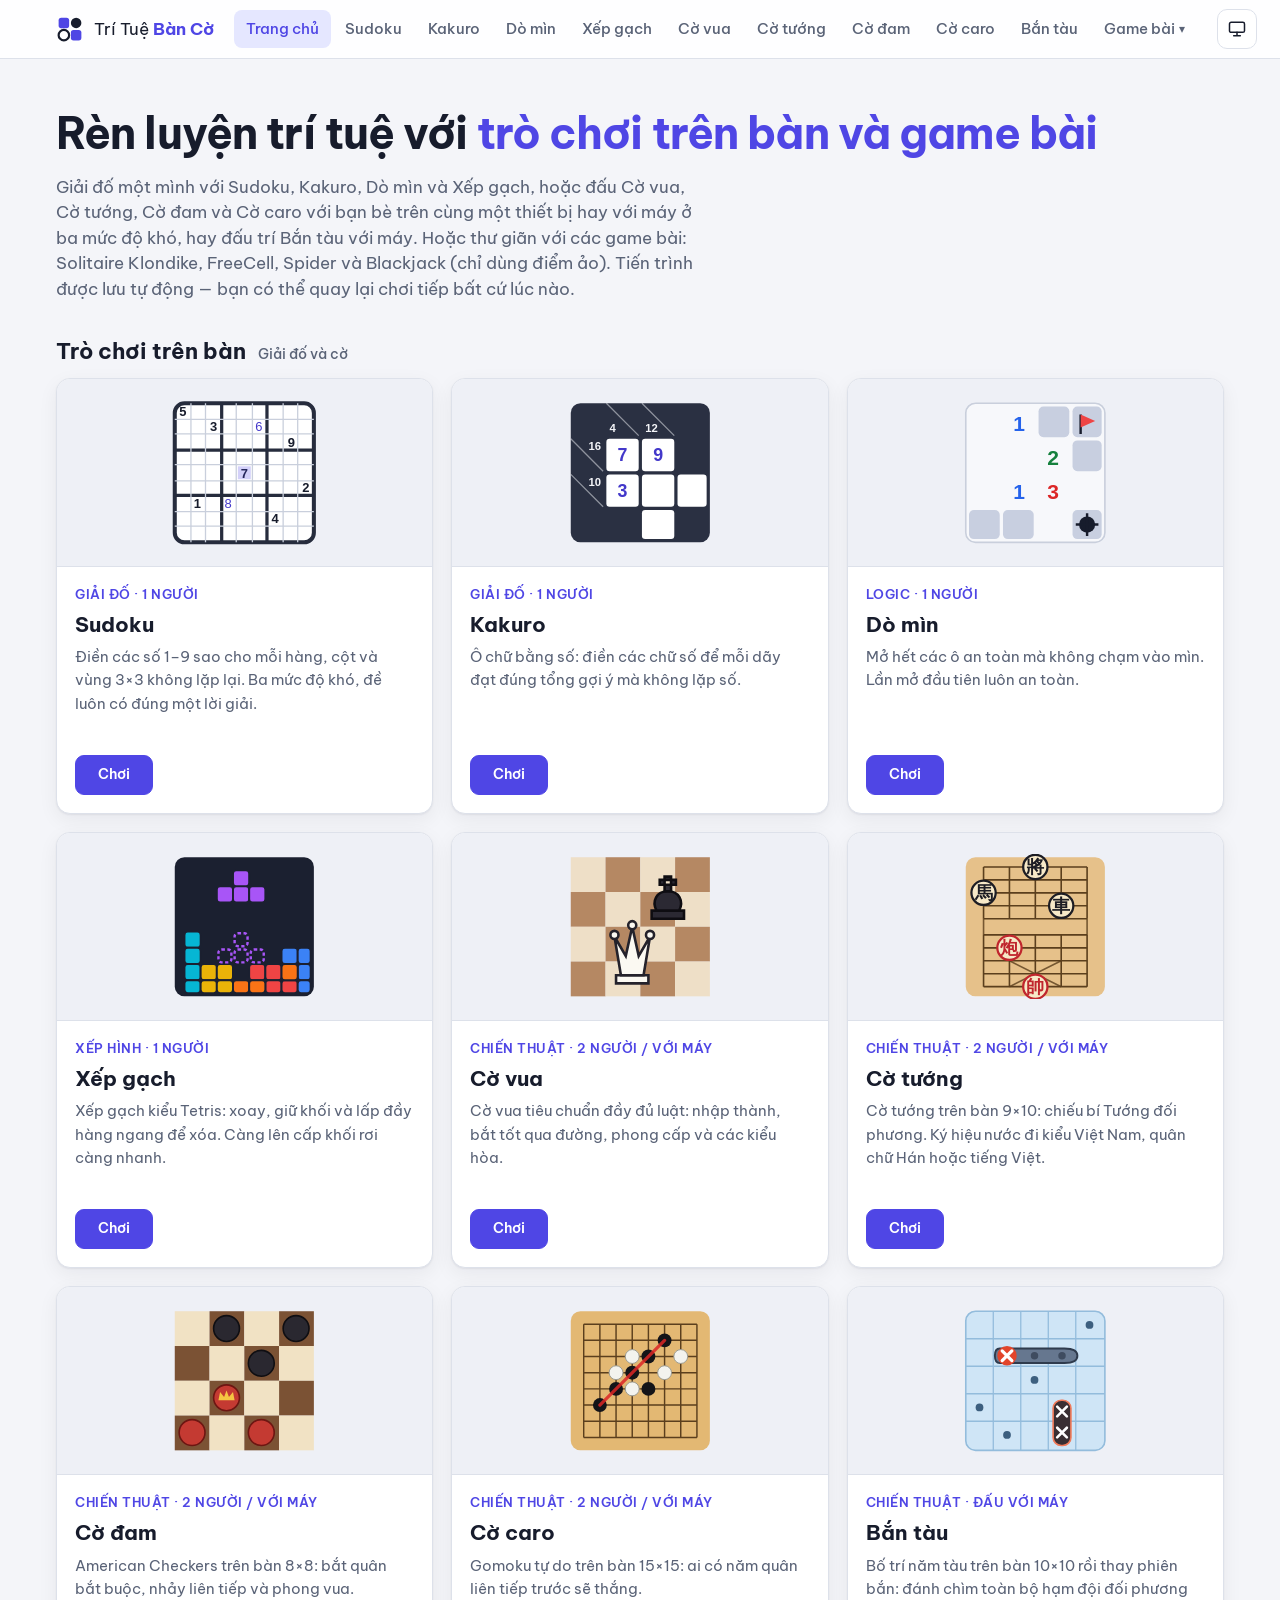
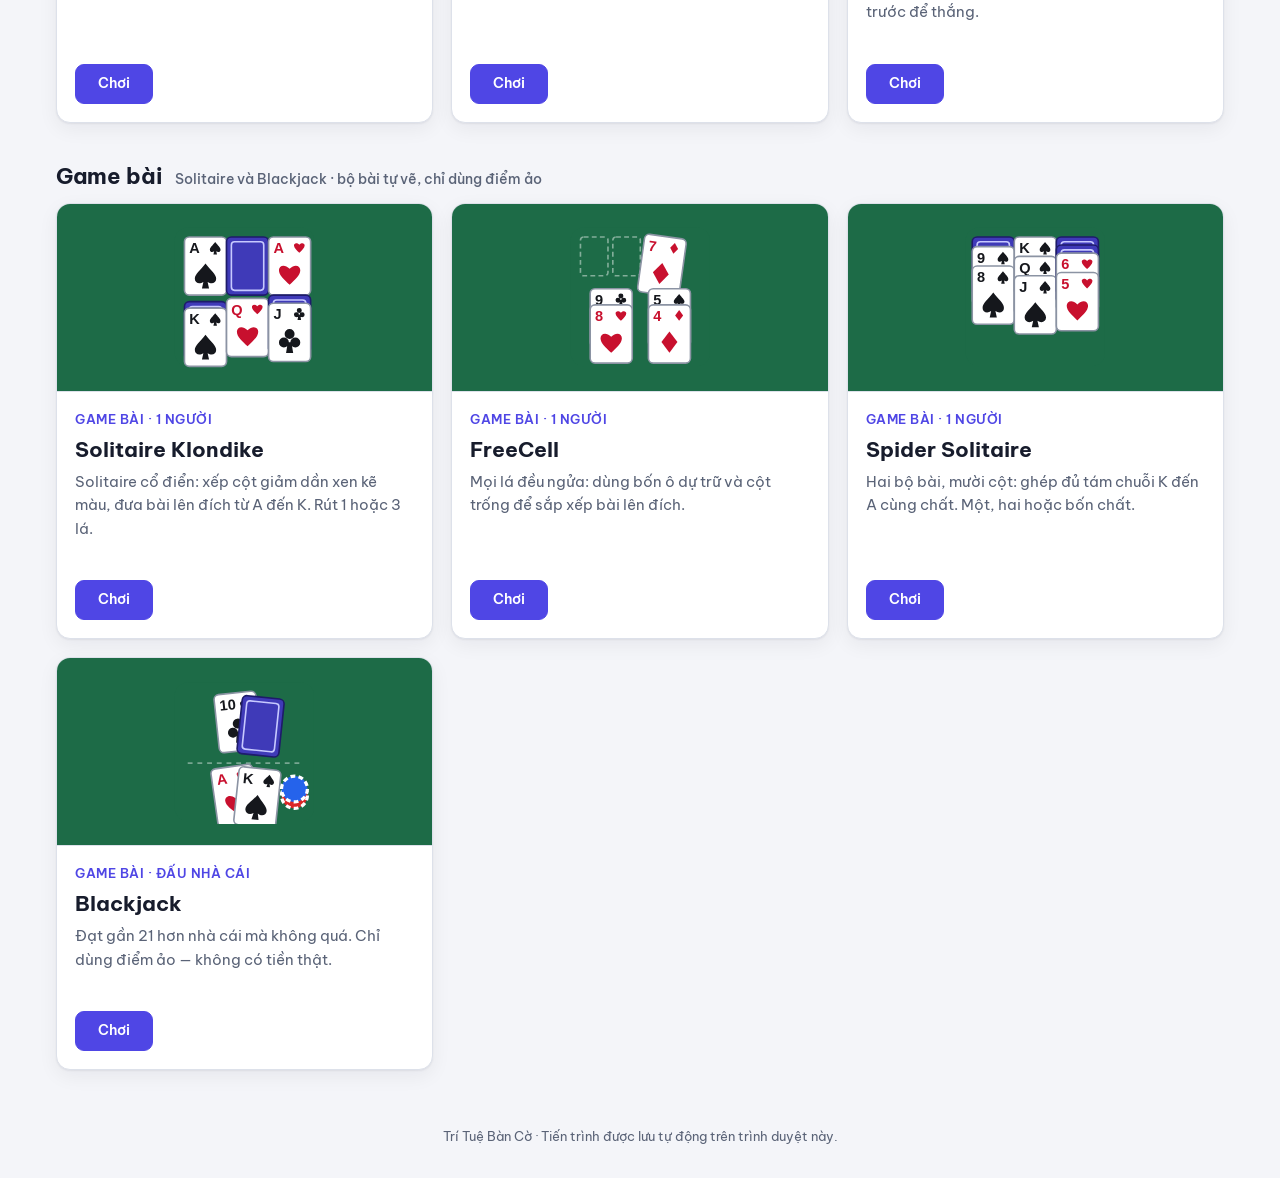
==== commit 6d04d256: "Thêm trò Xếp gạch (kiểu Tetris) và Cờ tướng Xếp gạch: giếng 10×20, túi 7 khối theo seed, xoay SRS có" ====
--- a/index.html
+++ b/index.html
@@ -4,7 +4,7 @@
   <meta charset="utf-8">
   <meta name="viewport" content="width=device-width, initial-scale=1, viewport-fit=cover">
   <title>Trí Tuệ Bàn Cờ</title>
-  <meta name="description" content="Bộ sưu tập trò chơi trí tuệ trên bàn: Sudoku, Kakuro, Dò mìn, Cờ vua, Cờ đam, Cờ caro, Bắn tàu và các game bài Solitaire Klondike, FreeCell, Spider, Blackjack.">
+  <meta name="description" content="Bộ sưu tập trò chơi trí tuệ trên bàn: Sudoku, Kakuro, Dò mìn, Xếp gạch, Cờ vua, Cờ tướng, Cờ đam, Cờ caro, Bắn tàu và các game bài Solitaire Klondike, FreeCell, Spider, Blackjack.">
   <link rel="preconnect" href="https://fonts.googleapis.com">
   <link rel="preconnect" href="https://fonts.gstatic.com" crossorigin>
   <link rel="stylesheet" href="https://fonts.googleapis.com/css2?family=Be+Vietnam+Pro:wght@400;500;600;700&display=swap">
@@ -20,7 +20,9 @@
         <li><a href="sudoku.html">Sudoku</a></li>
         <li><a href="kakuro.html">Kakuro</a></li>
         <li><a href="minesweeper.html">Dò mìn</a></li>
+        <li><a href="tetris.html">Xếp gạch</a></li>
         <li><a href="chess.html">Cờ vua</a></li>
+        <li><a href="xiangqi.html">Cờ tướng</a></li>
         <li><a href="checkers.html">Cờ đam</a></li>
         <li><a href="gomoku.html">Cờ caro</a></li>
         <li><a href="battleship.html">Bắn tàu</a></li>
@@ -35,7 +37,7 @@
   <main class="container">
     <section class="hero">
       <h1>Rèn luyện trí tuệ với <span>trò chơi trên bàn và game bài</span></h1>
-      <p>Giải đố một mình với Sudoku, Kakuro và Dò mìn, hoặc đấu Cờ vua, Cờ đam và Cờ caro với bạn bè trên cùng một thiết bị hay với máy ở ba mức độ khó, hay đấu trí Bắn tàu với máy. Hoặc thư giãn với các game bài: Solitaire Klondike, FreeCell, Spider và Blackjack (chỉ dùng điểm ảo). Tiến trình được lưu tự động — bạn có thể quay lại chơi tiếp bất cứ lúc nào.</p>
+      <p>Giải đố một mình với Sudoku, Kakuro, Dò mìn và Xếp gạch, hoặc đấu Cờ vua, Cờ tướng, Cờ đam và Cờ caro với bạn bè trên cùng một thiết bị hay với máy ở ba mức độ khó, hay đấu trí Bắn tàu với máy. Hoặc thư giãn với các game bài: Solitaire Klondike, FreeCell, Spider và Blackjack (chỉ dùng điểm ảo). Tiến trình được lưu tự động — bạn có thể quay lại chơi tiếp bất cứ lúc nào.</p>
     </section>
 
     <!-- Danh sách tĩnh: luôn có link kể cả khi JavaScript chưa chạy; js/home.js thay bằng thẻ có ảnh minh họa và tiến trình đã lưu. -->
@@ -69,10 +71,26 @@
           </article>
           <article class="game-card">
             <div class="body">
+              <span class="tag">Xếp hình · 1 người</span>
+              <h2><a href="tetris.html">Xếp gạch</a></h2>
+              <p>Xếp gạch kiểu Tetris: xoay, giữ khối và lấp đầy hàng ngang để xóa. Càng lên cấp khối rơi càng nhanh.</p>
+              <a class="btn btn-primary" href="tetris.html">Chơi</a>
+            </div>
+          </article>
+          <article class="game-card">
+            <div class="body">
               <span class="tag">Chiến thuật · 2 người / với máy</span>
               <h2><a href="chess.html">Cờ vua</a></h2>
               <p>Cờ vua tiêu chuẩn đầy đủ luật: nhập thành, bắt tốt qua đường, phong cấp và các kiểu hòa.</p>
               <a class="btn btn-primary" href="chess.html">Chơi</a>
+            </div>
+          </article>
+          <article class="game-card">
+            <div class="body">
+              <span class="tag">Chiến thuật · 2 người / với máy</span>
+              <h2><a href="xiangqi.html">Cờ tướng</a></h2>
+              <p>Cờ tướng trên bàn 9×10: chiếu bí Tướng đối phương. Ký hiệu nước đi kiểu Việt Nam, quân chữ Hán hoặc tiếng Việt.</p>
+              <a class="btn btn-primary" href="xiangqi.html">Chơi</a>
             </div>
           </article>
           <article class="game-card">
--- a/css/style.css
+++ b/css/style.css
@@ -64,6 +64,8 @@
   --sea-2: #c4dff3;
   --sea-line: #93bcdc;
   --sea-label: #45607a;
+  --well: #1b2030;
+  --well-grid: #272d40;
   --ship: #66778f;
   --ship-edge: #2f3b4d;
   --ship-deck: #3f4c60;
@@ -129,6 +131,8 @@
     --sea-2: #12314f;
     --sea-line: #275178;
     --sea-label: #9ab4cc;
+    --well: #0b0e15;
+    --well-grid: #191e2b;
     --ship: #8597b0;
     --ship-edge: #d5dfec;
     --ship-deck: #4b5a70;
@@ -194,6 +198,8 @@
   --sea-2: #12314f;
   --sea-line: #275178;
   --sea-label: #9ab4cc;
+  --well: #0b0e15;
+  --well-grid: #191e2b;
   --ship: #8597b0;
   --ship-edge: #d5dfec;
   --ship-deck: #4b5a70;
@@ -998,3 +1004,26 @@
   .bs-boards.battle #enemy-wrap { order: -1; }
   .bs-ships { grid-template-columns: repeat(2, minmax(0, 1fr)); }
 }
+
+/* Xếp gạch */
+.tetris-pad {
+  display: grid;
+  grid-template-columns: repeat(4, minmax(0, 1fr));
+  gap: 8px;
+  width: 100%;
+  max-width: 380px;
+  align-self: center;
+  touch-action: none;
+  user-select: none;
+  -webkit-user-select: none;
+}
+.tetris-pad .btn { min-height: 50px; font-size: 20px; padding: 0; touch-action: none; }
+.tetris-pad [data-key="hold"] { font-size: 15px; }
+.tetris-pad [data-key="left"] { grid-column: 1; }
+.tetris-pad [data-key="down"] { grid-column: 2 / span 2; }
+@media (hover: hover) and (pointer: fine) {
+  .tetris-pad { display: none; }
+}
+.best-list { margin: 0; padding-left: 22px; font-variant-numeric: tabular-nums; }
+.best-list li { margin: 4px 0; }
+.best-list li.muted { list-style: none; margin-left: -22px; }
